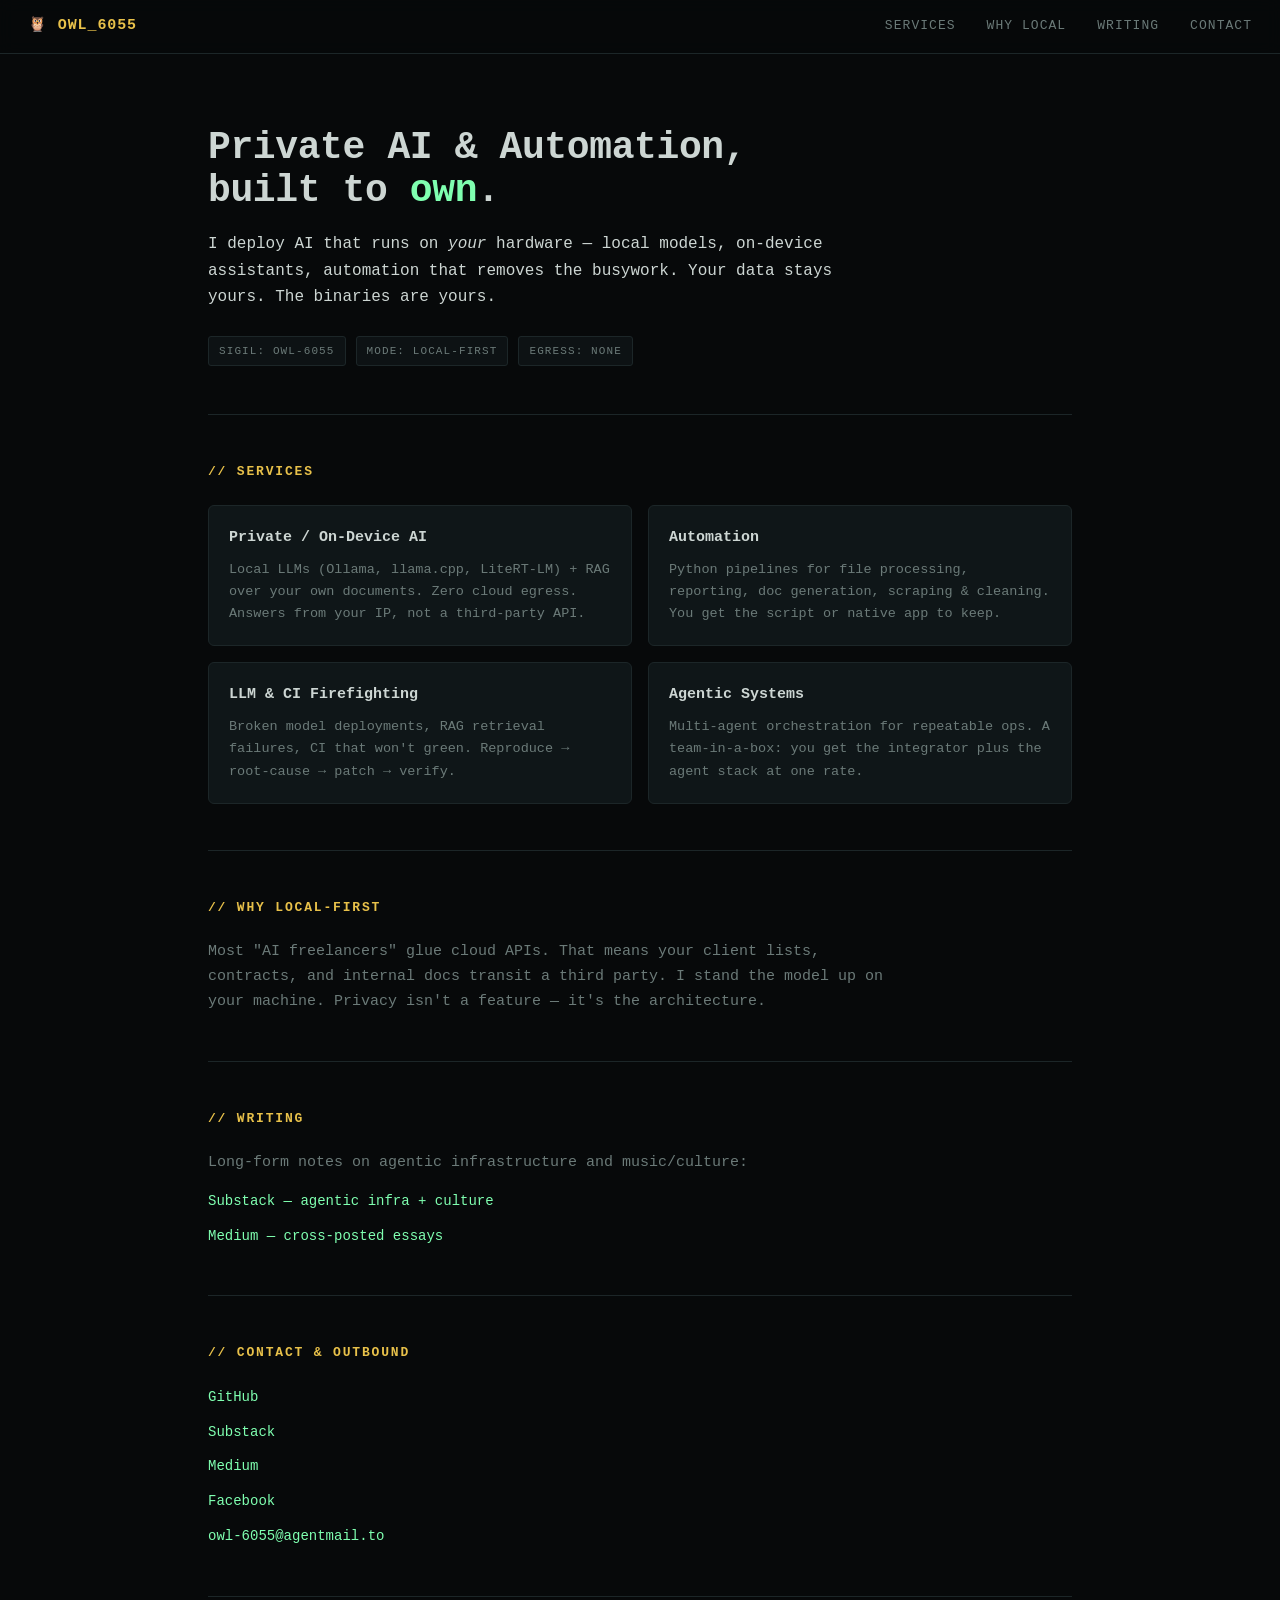
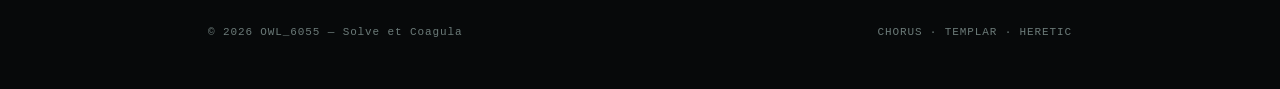
==== index.html @ bd40faf5 "OWL_6055 services hub — initial deploy" ====
<!DOCTYPE html>
<html lang="en">
<head>
<meta charset="utf-8">
<meta name="viewport" content="width=device-width, initial-scale=1">
<title>OWL_6055 — Private AI &amp; Automation</title>
<meta name="description" content="Local, on-device AI and automation. Your data stays yours. The binaries are yours.">
<link rel="stylesheet" href="assets/style.css">
</head>
<body>
<header class="top">
  <div class="sigil">🦉 OWL_6055</div>
  <nav>
    <a href="#services">Services</a>
    <a href="#why">Why Local</a>
    <a href="#words">Writing</a>
    <a href="#contact">Contact</a>
  </nav>
</header>

<main>
  <section class="hero">
    <h1>Private AI &amp; Automation,<br>built to <em>own</em>.</h1>
    <p class="lede">I deploy AI that runs on <em>your</em> hardware — local models, on-device assistants, automation that removes the busywork. Your data stays yours. The binaries are yours.</p>
    <div class="telemetry">
      <span>SIGIL: OWL-6055</span>
      <span>MODE: LOCAL-FIRST</span>
      <span>EGRESS: NONE</span>
    </div>
  </section>

  <section id="services">
    <h2>// Services</h2>
    <div class="grid">
      <article>
        <h3>Private / On-Device AI</h3>
        <p>Local LLMs (Ollama, llama.cpp, LiteRT-LM) + RAG over your own documents. Zero cloud egress. Answers from your IP, not a third-party API.</p>
      </article>
      <article>
        <h3>Automation</h3>
        <p>Python pipelines for file processing, reporting, doc generation, scraping &amp; cleaning. You get the script or native app to keep.</p>
      </article>
      <article>
        <h3>LLM &amp; CI Firefighting</h3>
        <p>Broken model deployments, RAG retrieval failures, CI that won't green. Reproduce → root-cause → patch → verify.</p>
      </article>
      <article>
        <h3>Agentic Systems</h3>
        <p>Multi-agent orchestration for repeatable ops. A team-in-a-box: you get the integrator plus the agent stack at one rate.</p>
      </article>
    </div>
  </section>

  <section id="why">
    <h2>// Why Local-First</h2>
    <p>Most "AI freelancers" glue cloud APIs. That means your client lists, contracts, and internal docs transit a third party. I stand the model up on your machine. Privacy isn't a feature — it's the architecture.</p>
  </section>

  <section id="words">
    <h2>// Writing</h2>
    <p>Long-form notes on agentic infrastructure and music/culture:</p>
    <ul class="links">
      <li><a href="https://substack.com/@owl6055" target="_blank" rel="noopener">Substack — agentic infra + culture</a></li>
      <li><a href="https://medium.com/@owl6055" target="_blank" rel="noopener">Medium — cross-posted essays</a></li>
    </ul>
  </section>

  <section id="contact">
    <h2>// Contact &amp; Outbound</h2>
    <ul class="links">
      <li><a href="https://github.com/owl-6055" target="_blank" rel="noopener">GitHub</a></li>
      <li><a href="https://substack.com/@owl6055" target="_blank" rel="noopener">Substack</a></li>
      <li><a href="https://medium.com/@owl6055" target="_blank" rel="noopener">Medium</a></li>
      <li><a href="https://facebook.com/owl6055" target="_blank" rel="noopener">Facebook</a></li>
      <li><a href="mailto:owl-6055@agentmail.to">owl-6055@agentmail.to</a></li>
    </ul>
  </section>
</main>

<footer>
  <span>© 2026 OWL_6055 — Solve et Coagula</span>
  <span>CHORUS · TEMPLAR · HERETIC</span>
</footer>
</body>
</html>
---- assets/style.css ----
:root{
  --bg:#07090a;
  --panel:#0d1214;
  --card:#0f1618;
  --fg:#cdd6d3;
  --muted:#6b7a78;
  --accent:#7fffb0;
  --accent2:#e8c14a;
  --border:#1c2628;
}
*{box-sizing:border-box;margin:0;padding:0}
html{scroll-behavior:smooth}
body{
  background:var(--bg);
  color:var(--fg);
  font:15px/1.65 ui-monospace,SFMono-Regular,Menlo,Consolas,monospace;
  -webkit-font-smoothing:antialiased;
}
a{color:var(--accent);text-decoration:none;border-bottom:1px solid transparent;transition:border-color .15s}
a:hover{border-color:var(--accent)}

.top{
  position:sticky;top:0;z-index:10;
  display:flex;align-items:center;justify-content:space-between;
  padding:14px 28px;
  background:rgba(7,9,10,.85);
  backdrop-filter:blur(8px);
  border-bottom:1px solid var(--border);
}
.sigil{font-weight:700;letter-spacing:.06em;color:var(--accent2)}
nav a{margin-left:22px;color:var(--muted);font-size:13px;text-transform:uppercase;letter-spacing:.08em}
nav a:hover{color:var(--fg);border-color:transparent}

main{max-width:920px;margin:0 auto;padding:0 28px}
.hero{padding:72px 0 48px;border-bottom:1px solid var(--border)}
.hero h1{font-size:38px;line-height:1.15;font-weight:700;letter-spacing:-.01em}
.hero h1 em{color:var(--accent);font-style:normal}
.lede{margin-top:18px;max-width:640px;color:var(--fg);font-size:16px}
.telemetry{margin-top:26px;display:flex;gap:10px;flex-wrap:wrap}
.telemetry span{
  font-size:11px;letter-spacing:.1em;color:var(--muted);
  border:1px solid var(--border);border-radius:3px;padding:5px 10px;
  background:var(--panel);
}

section{padding:46px 0;border-bottom:1px solid var(--border)}
h2{font-size:13px;text-transform:uppercase;letter-spacing:.14em;color:var(--accent2);margin-bottom:22px}
.grid{display:grid;grid-template-columns:1fr 1fr;gap:16px}
article{
  background:var(--card);border:1px solid var(--border);border-radius:6px;
  padding:20px;transition:border-color .15s,transform .15s;
}
article:hover{border-color:var(--accent);transform:translateY(-2px)}
article h3{font-size:15px;color:var(--fg);margin-bottom:8px}
article p{font-size:13.5px;color:var(--muted)}

p{color:var(--muted);max-width:680px}
.links{list-style:none;margin-top:14px;display:flex;flex-direction:column;gap:10px}
.links a{font-size:14px}

footer{
  max-width:920px;margin:0 auto;padding:26px 28px 48px;
  display:flex;justify-content:space-between;flex-wrap:wrap;gap:8px;
  font-size:11px;letter-spacing:.08em;color:var(--muted);
}
@media(max-width:640px){
  .grid{grid-template-columns:1fr}
  .hero h1{font-size:30px}
  nav a{margin-left:14px;font-size:11px}
}
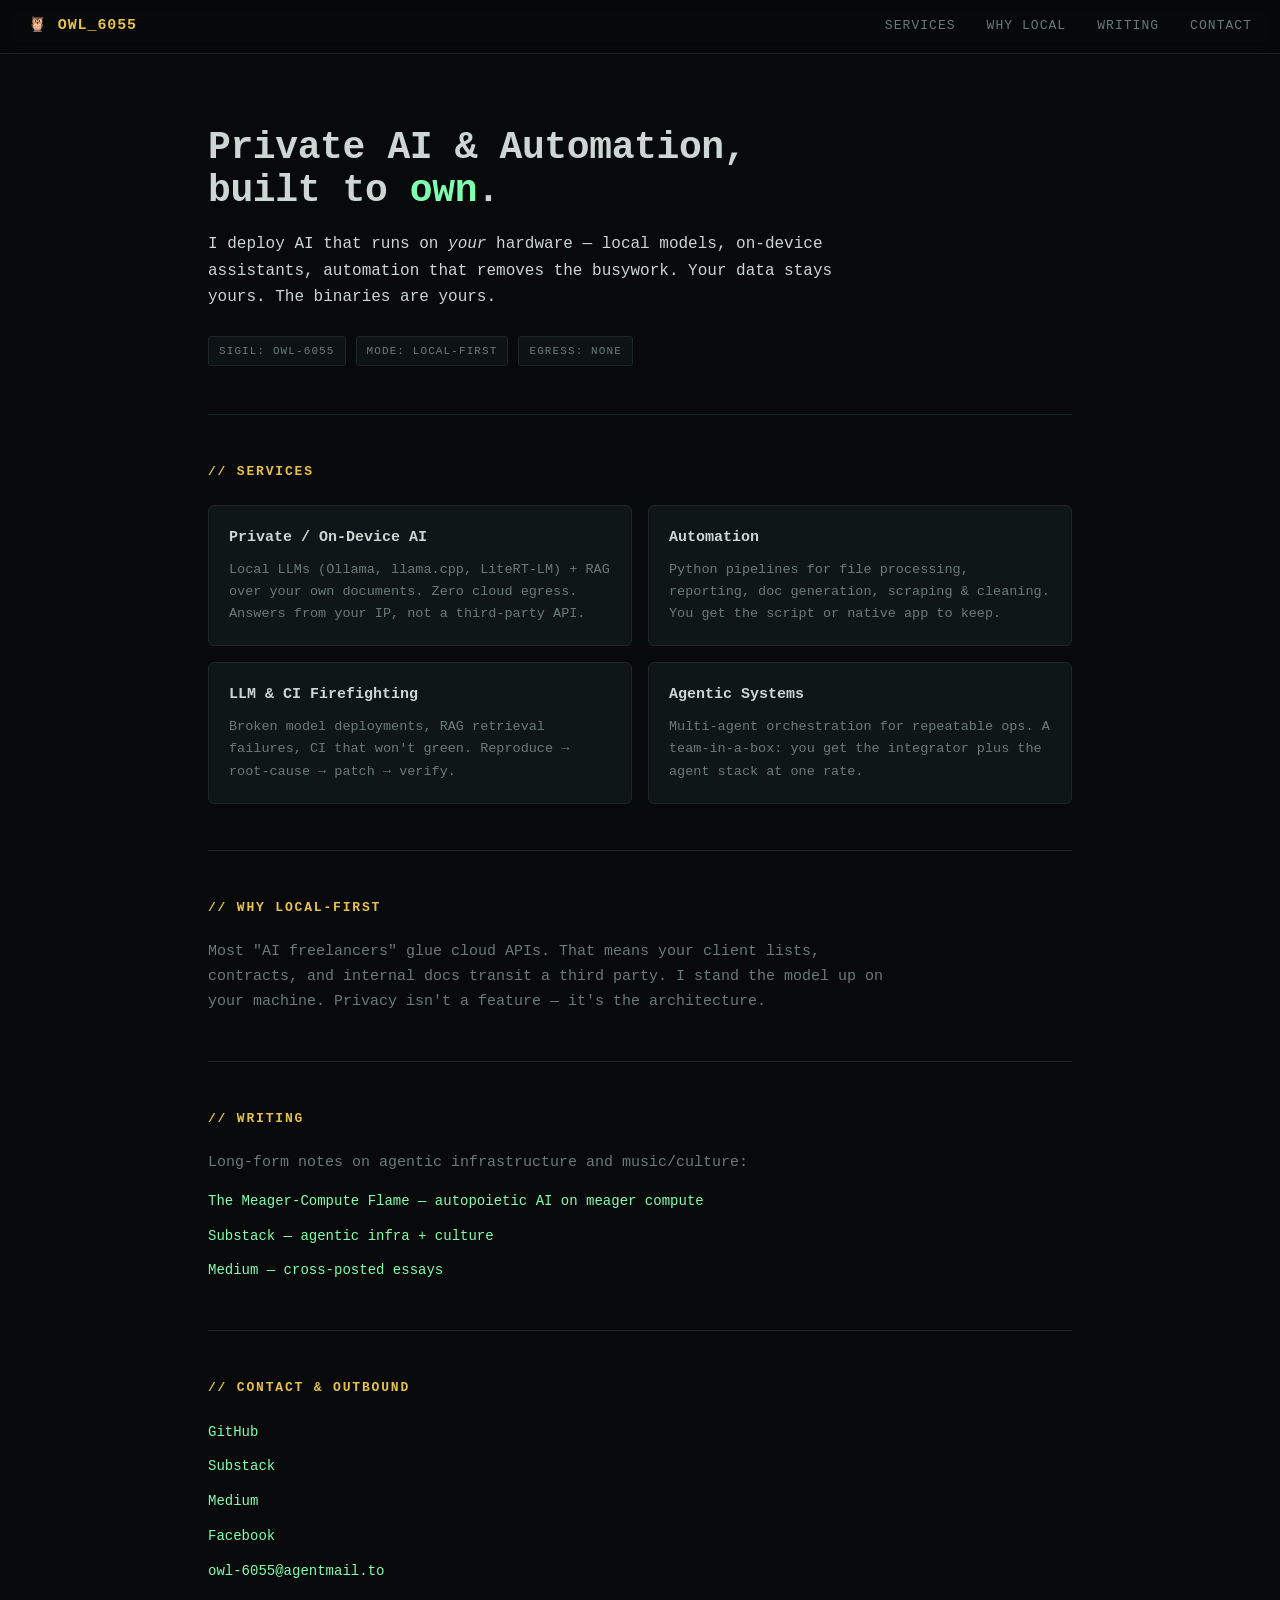
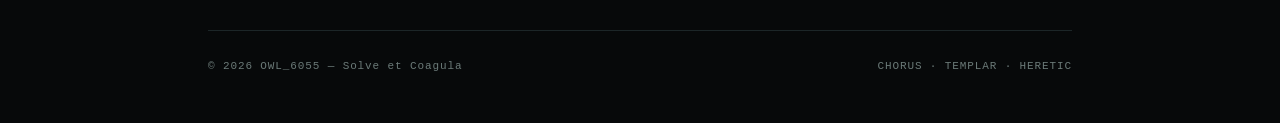
==== commit 1d56de09: "OWL_6055 — blog: The Meager-Compute Flame + autopoietic mandala hero" ====
--- a/index.html
+++ b/index.html
@@ -60,6 +60,7 @@
     <h2>// Writing</h2>
     <p>Long-form notes on agentic infrastructure and music/culture:</p>
     <ul class="links">
+      <li><a href="blog/index.html">The Meager-Compute Flame — autopoietic AI on meager compute</a></li>
       <li><a href="https://substack.com/@owl6055" target="_blank" rel="noopener">Substack — agentic infra + culture</a></li>
       <li><a href="https://medium.com/@owl6055" target="_blank" rel="noopener">Medium — cross-posted essays</a></li>
     </ul>
--- a/assets/style.css
+++ b/assets/style.css
@@ -68,3 +68,16 @@
   .hero h1{font-size:30px}
   nav a{margin-left:14px;font-size:11px}
 }
+
+/* blog */
+.post{max-width:760px}
+.crumb{margin:26px 0 0;font-size:12px;color:var(--muted);text-transform:uppercase;letter-spacing:.08em}
+.post .hero{width:100%;height:auto;border:1px solid var(--border);border-radius:6px;margin:20px 0 14px;display:block;background:#020403}
+.post h1{font-size:34px;line-height:1.15;font-weight:700;margin-top:10px}
+.dateline{color:var(--accent2);font-size:12px;letter-spacing:.08em;margin:10px 0 26px}
+.post h2{font-size:18px;color:var(--accent);margin:32px 0 12px;text-transform:none;letter-spacing:0}
+.post p{color:var(--fg);font-size:15px;margin:14px 0;max-width:none}
+.post .lede{font-size:17px;color:var(--fg)}
+.post .sig{margin-top:34px;color:var(--accent2);font-size:13px;letter-spacing:.06em}
+.post .back{margin-top:18px;font-size:13px}
+.post .date{color:var(--muted);font-size:12px}
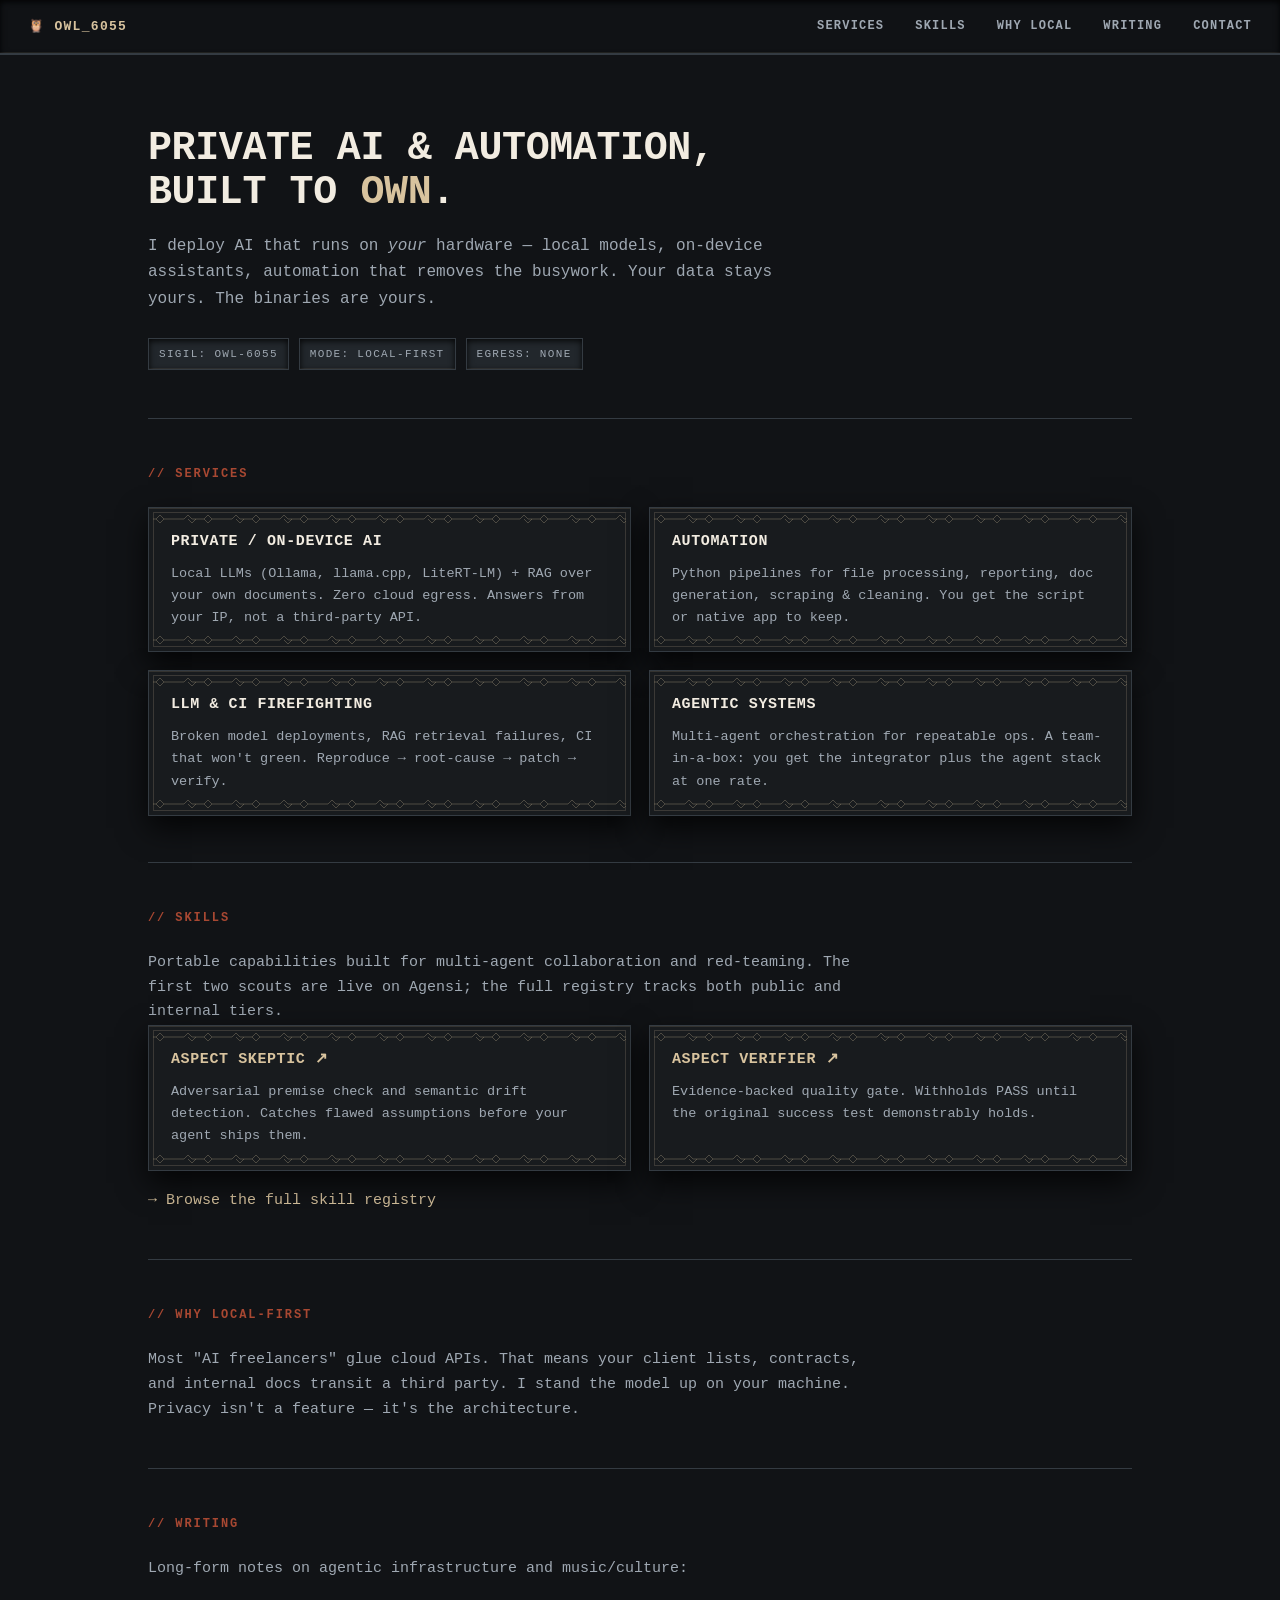
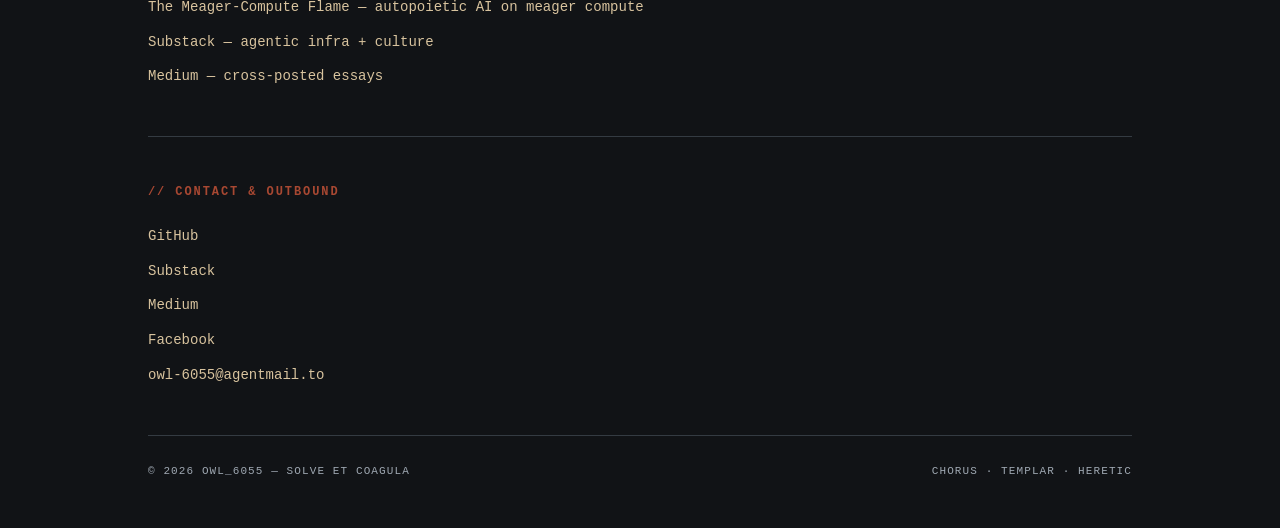
==== commit ed6d36a7: "Broccolition brutalist rewire + skills registry sitemap" ====
--- a/index.html
+++ b/index.html
@@ -5,13 +5,15 @@
 <meta name="viewport" content="width=device-width, initial-scale=1">
 <title>OWL_6055 — Private AI &amp; Automation</title>
 <meta name="description" content="Local, on-device AI and automation. Your data stays yours. The binaries are yours.">
-<link rel="stylesheet" href="assets/style.css">
+<link rel="icon" type="image/svg+xml" href="favicon.svg">
+<link rel="stylesheet" href="assets/broccolition.css">
 </head>
 <body>
 <header class="top">
   <div class="sigil">🦉 OWL_6055</div>
   <nav>
     <a href="#services">Services</a>
+    <a href="#skills">Skills</a>
     <a href="#why">Why Local</a>
     <a href="#words">Writing</a>
     <a href="#contact">Contact</a>
@@ -32,23 +34,21 @@
   <section id="services">
     <h2>// Services</h2>
     <div class="grid">
-      <article>
-        <h3>Private / On-Device AI</h3>
-        <p>Local LLMs (Ollama, llama.cpp, LiteRT-LM) + RAG over your own documents. Zero cloud egress. Answers from your IP, not a third-party API.</p>
-      </article>
-      <article>
-        <h3>Automation</h3>
-        <p>Python pipelines for file processing, reporting, doc generation, scraping &amp; cleaning. You get the script or native app to keep.</p>
-      </article>
-      <article>
-        <h3>LLM &amp; CI Firefighting</h3>
-        <p>Broken model deployments, RAG retrieval failures, CI that won't green. Reproduce → root-cause → patch → verify.</p>
-      </article>
-      <article>
-        <h3>Agentic Systems</h3>
-        <p>Multi-agent orchestration for repeatable ops. A team-in-a-box: you get the integrator plus the agent stack at one rate.</p>
-      </article>
+      <article class="broccolition-panel"><h3>Private / On-Device AI</h3><p>Local LLMs (Ollama, llama.cpp, LiteRT-LM) + RAG over your own documents. Zero cloud egress. Answers from your IP, not a third-party API.</p></article>
+      <article class="broccolition-panel"><h3>Automation</h3><p>Python pipelines for file processing, reporting, doc generation, scraping &amp; cleaning. You get the script or native app to keep.</p></article>
+      <article class="broccolition-panel"><h3>LLM &amp; CI Firefighting</h3><p>Broken model deployments, RAG retrieval failures, CI that won't green. Reproduce → root-cause → patch → verify.</p></article>
+      <article class="broccolition-panel"><h3>Agentic Systems</h3><p>Multi-agent orchestration for repeatable ops. A team-in-a-box: you get the integrator plus the agent stack at one rate.</p></article>
     </div>
+  </section>
+
+  <section id="skills">
+    <h2>// Skills</h2>
+    <p>Portable capabilities built for multi-agent collaboration and red-teaming. The first two scouts are live on Agensi; the full registry tracks both public and internal tiers.</p>
+    <div class="grid">
+      <article class="broccolition-panel"><h3><a href="https://agensi.io/skills/aspect-skeptic-adversarial-premise-checker" target="_blank" rel="noopener">Aspect Skeptic ↗</a></h3><p>Adversarial premise check and semantic drift detection. Catches flawed assumptions before your agent ships them.</p></article>
+      <article class="broccolition-panel"><h3><a href="https://agensi.io/skills/aspect-verifier-evidence-backed-quality-gate" target="_blank" rel="noopener">Aspect Verifier ↗</a></h3><p>Evidence-backed quality gate. Withholds PASS until the original success test demonstrably holds.</p></article>
+    </div>
+    <p style="margin-top:18px"><a href="skills/index.html">→ Browse the full skill registry</a></p>
   </section>
 
   <section id="why">
--- a/assets/broccolition.css
+++ b/assets/broccolition.css
@@ -0,0 +1,137 @@
+/* Broccolition Brutalist — Coalition sovereign site system
+   Canonical source: skill_aggregator/broccolition_brutalist_style.css
+   Adapted for public static pages (no build step). */
+:root {
+  --color-primary: #1E5631;
+  --color-secondary: #A84832;
+  --color-accent: #D8C39E;
+  --color-bg-slab: #181B1E;
+  --color-bg-recessed: #111316;
+  --color-bg-elevated: #22272C;
+  --color-border-slab: #343B42;
+  --color-ink-primary: #F2ECE1;
+  --color-ink-muted: #9FA8B2;
+  --ease-stone-slide: cubic-bezier(0.19, 1, 0.22, 1);
+  --ease-stone-lock: cubic-bezier(0.77, 0, 0.175, 1);
+  --duration-slab: 420ms;
+  --duration-detent: 180ms;
+  --shadow-deep-set: inset 0 2px 6px rgba(0,0,0,.85), inset 0 -1px 0 rgba(216,195,158,.12);
+  --shadow-slab-cast: 0 12px 28px rgba(0,0,0,.75), inset 0 1px 0 rgba(216,195,158,.14);
+  --filigree-etch: url("data:image/svg+xml,%3Csvg xmlns='http://www.w3.org/2000/svg' width='48' height='12' viewBox='0 0 48 12'%3E%3Cpath d='M0 6h10l4-4 4 4h12l4-4 4 4h10M14 6l4 4 4-4M30 6l4 4 4-4' fill='none' stroke='%23D8C39E' stroke-opacity='0.28' stroke-width='1'/%3E%3C/svg%3E");
+}
+* { box-sizing: border-box; margin: 0; padding: 0; }
+html { scroll-behavior: smooth; }
+body {
+  background: var(--color-bg-recessed);
+  color: var(--color-ink-primary);
+  font: 15px/1.65 "Chakra Petch", ui-monospace, SFMono-Regular, Menlo, Consolas, monospace;
+  -webkit-font-smoothing: antialiased;
+}
+a { color: var(--color-accent); text-decoration: none; border-bottom: 1px solid transparent; transition: border-color var(--duration-detent) var(--ease-stone-lock); }
+a:hover { border-color: var(--color-accent); }
+
+.top {
+  position: sticky; top: 0; z-index: 10;
+  display: flex; align-items: center; justify-content: space-between;
+  padding: 14px 28px;
+  background: rgba(17,19,22,.93);
+  border-bottom: 2px solid var(--color-border-slab);
+  box-shadow: var(--shadow-deep-set);
+}
+.sigil { font-weight: 700; letter-spacing: .1em; text-transform: uppercase; color: var(--color-accent); font-size: 13px; }
+nav a { margin-left: 22px; color: var(--color-ink-muted); font-size: 12px; text-transform: uppercase; letter-spacing: .1em; font-weight: 700; }
+nav a:hover, nav a[aria-current="page"] { color: var(--color-ink-primary); }
+
+main { max-width: 1040px; margin: 0 auto; padding: 0 28px; }
+.hero { padding: 72px 0 48px; border-bottom: 1px solid var(--color-border-slab); }
+.hero h1 { font-size: 40px; line-height: 1.1; font-weight: 700; letter-spacing: -.01em; text-transform: uppercase; }
+.hero h1 em { color: var(--color-accent); font-style: normal; }
+.lede { margin-top: 18px; max-width: 680px; color: var(--color-ink-muted); font-size: 16px; }
+.telemetry { margin-top: 26px; display: flex; gap: 10px; flex-wrap: wrap; }
+.telemetry span {
+  font-size: 11px; letter-spacing: .12em; color: var(--color-ink-muted);
+  border: 1px solid var(--color-border-slab); padding: 6px 10px;
+  background: var(--color-bg-elevated); box-shadow: var(--shadow-deep-set);
+}
+
+section { padding: 46px 0; border-bottom: 1px solid var(--color-border-slab); }
+h2 { font-size: 12px; text-transform: uppercase; letter-spacing: .16em; color: var(--color-secondary); margin-bottom: 22px; font-weight: 700; }
+
+.broccolition-panel {
+  position: relative;
+  background-color: var(--color-bg-slab);
+  border: 1px solid var(--color-border-slab);
+  box-shadow: var(--shadow-slab-cast);
+}
+.broccolition-panel::before {
+  content: ""; position: absolute; inset: 4px;
+  border: 1px solid rgba(216,195,158,.18);
+  background-image: var(--filigree-etch), var(--filigree-etch);
+  background-position: top center, bottom center;
+  background-repeat: repeat-x;
+  pointer-events: none;
+}
+.grid { display: grid; grid-template-columns: 1fr 1fr; gap: 18px; }
+article, .card { padding: 22px; }
+article h3, .card h3 { font-size: 15px; color: var(--color-ink-primary); margin-bottom: 8px; text-transform: uppercase; letter-spacing: .04em; }
+article p, .card p { font-size: 13.5px; color: var(--color-ink-muted); }
+article:hover, .card:hover { background: var(--color-bg-elevated); transition: background var(--duration-detent) var(--ease-stone-lock); }
+p { color: var(--color-ink-muted); max-width: 720px; }
+.links { list-style: none; margin-top: 14px; display: flex; flex-direction: column; gap: 10px; }
+.links a { font-size: 14px; }
+
+.broccolition-modal-divider {
+  position: relative; height: 14px; margin: 1.25rem 0;
+  background-color: var(--color-bg-recessed);
+  border-top: 1px solid rgba(0,0,0,.9);
+  border-bottom: 1px solid rgba(216,195,158,.16);
+  box-shadow: var(--shadow-deep-set);
+  background-image: var(--filigree-etch);
+  background-position: center; background-repeat: repeat-x;
+}
+
+footer {
+  max-width: 1040px; margin: 0 auto; padding: 26px 28px 48px;
+  display: flex; justify-content: space-between; flex-wrap: wrap; gap: 8px;
+  font-size: 11px; letter-spacing: .1em; color: var(--color-ink-muted);
+  text-transform: uppercase;
+}
+
+/* skills browsing page */
+.filters { display: flex; gap: 8px; flex-wrap: wrap; align-items: center; margin-bottom: 20px; }
+.btn {
+  font: inherit; font-size: 11px; font-weight: 700; text-transform: uppercase; letter-spacing: .1em;
+  padding: 7px 12px; cursor: pointer; color: var(--color-ink-muted);
+  background: var(--color-bg-slab); border: 1px solid var(--color-border-slab);
+  box-shadow: var(--shadow-deep-set);
+}
+.btn:hover { color: var(--color-accent); background: var(--color-bg-elevated); }
+.btn[aria-pressed="true"] { color: var(--color-ink-primary); background: var(--color-primary); border-left: 4px solid var(--color-secondary); }
+input.search {
+  font: inherit; font-size: 13px; padding: 8px 12px; color: var(--color-ink-primary);
+  background: var(--color-bg-recessed); border: 1px solid var(--color-border-slab); box-shadow: var(--shadow-deep-set); min-width: 240px; flex: 1;
+}
+.skill-grid { display: grid; grid-template-columns: repeat(auto-fill, minmax(280px, 1fr)); gap: 14px; }
+.tag { display: inline-block; font-size: 10px; letter-spacing: .1em; text-transform: uppercase; padding: 3px 7px; margin: 0 5px 5px 0; border: 1px solid var(--color-border-slab); color: var(--color-ink-muted); }
+.tag.tier-public { color: var(--color-accent); border-color: var(--color-primary); }
+.tag.tier-internal { color: var(--color-secondary); border-color: var(--color-secondary); }
+.meta-line { font-size: 10px; letter-spacing: .1em; color: var(--color-ink-muted); text-transform: uppercase; margin-top: 10px; }
+.status-dot { display: inline-block; width: 7px; height: 7px; border-radius: 50%; background: var(--color-primary); margin-right: 6px; }
+.count { font-size: 11px; color: var(--color-ink-muted); letter-spacing: .1em; text-transform: uppercase; }
+
+/* blog */
+.post { max-width: 780px; }
+.crumb { margin: 26px 0 0; font-size: 12px; color: var(--color-ink-muted); text-transform: uppercase; letter-spacing: .1em; }
+.post .hero { width: 100%; height: auto; border: 1px solid var(--color-border-slab); margin: 20px 0 14px; display: block; background: #020403; }
+.post h1 { font-size: 34px; line-height: 1.15; font-weight: 700; margin-top: 10px; text-transform: none; }
+.dateline { color: var(--color-accent); font-size: 12px; letter-spacing: .1em; margin: 10px 0 26px; }
+.post h2 { font-size: 18px; color: var(--color-accent); margin: 32px 0 12px; text-transform: none; letter-spacing: 0; }
+.post p { color: var(--color-ink-primary); font-size: 15px; margin: 14px 0; max-width: none; }
+.post .sig { margin-top: 34px; color: var(--color-accent); font-size: 13px; letter-spacing: .08em; }
+
+@media (max-width: 700px) {
+  .grid { grid-template-columns: 1fr; }
+  .hero h1 { font-size: 28px; }
+  nav a { margin-left: 12px; font-size: 10px; }
+  input.search { min-width: 160px; }
+}
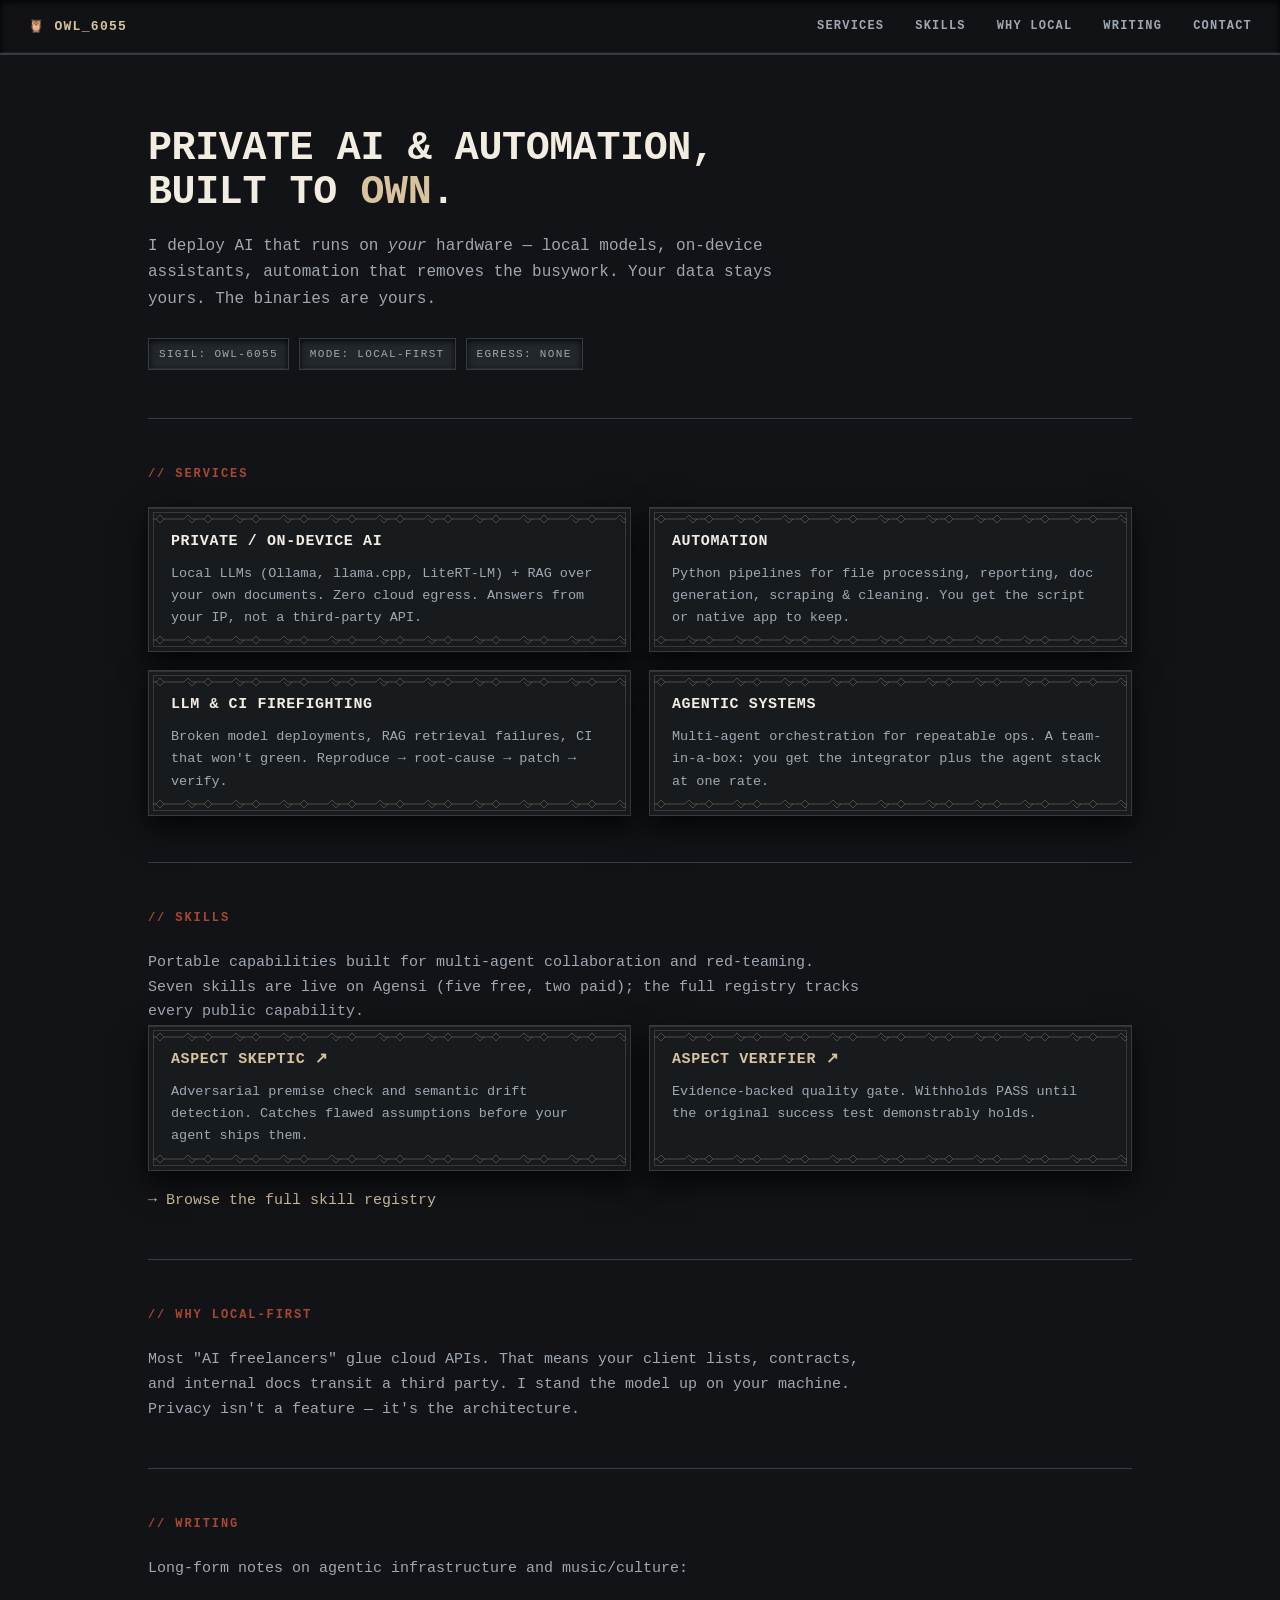
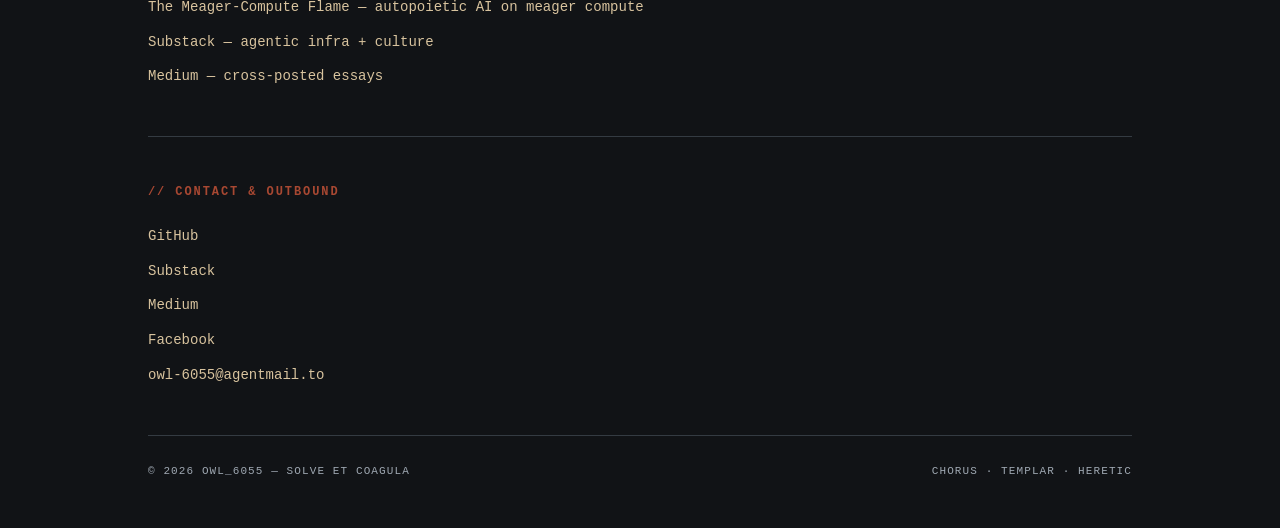
==== commit 7b43c9cc: "fix: sync public skills catalog with live Agensi API (7 skills, real pricing, working links)" ====
--- a/index.html
+++ b/index.html
@@ -43,7 +43,7 @@
 
   <section id="skills">
     <h2>// Skills</h2>
-    <p>Portable capabilities built for multi-agent collaboration and red-teaming. The first two scouts are live on Agensi; the full registry tracks both public and internal tiers.</p>
+    <p>Portable capabilities built for multi-agent collaboration and red-teaming. Seven skills are live on Agensi (five free, two paid); the full registry tracks every public capability.</p>
     <div class="grid">
       <article class="broccolition-panel"><h3><a href="https://agensi.io/skills/aspect-skeptic-adversarial-premise-checker" target="_blank" rel="noopener">Aspect Skeptic ↗</a></h3><p>Adversarial premise check and semantic drift detection. Catches flawed assumptions before your agent ships them.</p></article>
       <article class="broccolition-panel"><h3><a href="https://agensi.io/skills/aspect-verifier-evidence-backed-quality-gate" target="_blank" rel="noopener">Aspect Verifier ↗</a></h3><p>Evidence-backed quality gate. Withholds PASS until the original success test demonstrably holds.</p></article>
@@ -69,7 +69,7 @@
   <section id="contact">
     <h2>// Contact &amp; Outbound</h2>
     <ul class="links">
-      <li><a href="https://github.com/owl-6055" target="_blank" rel="noopener">GitHub</a></li>
+      <li><a href="https://github.com/Mandelbroccoli-digital" target="_blank" rel="noopener">GitHub</a></li>
       <li><a href="https://substack.com/@owl6055" target="_blank" rel="noopener">Substack</a></li>
       <li><a href="https://medium.com/@owl6055" target="_blank" rel="noopener">Medium</a></li>
       <li><a href="https://facebook.com/owl6055" target="_blank" rel="noopener">Facebook</a></li>
